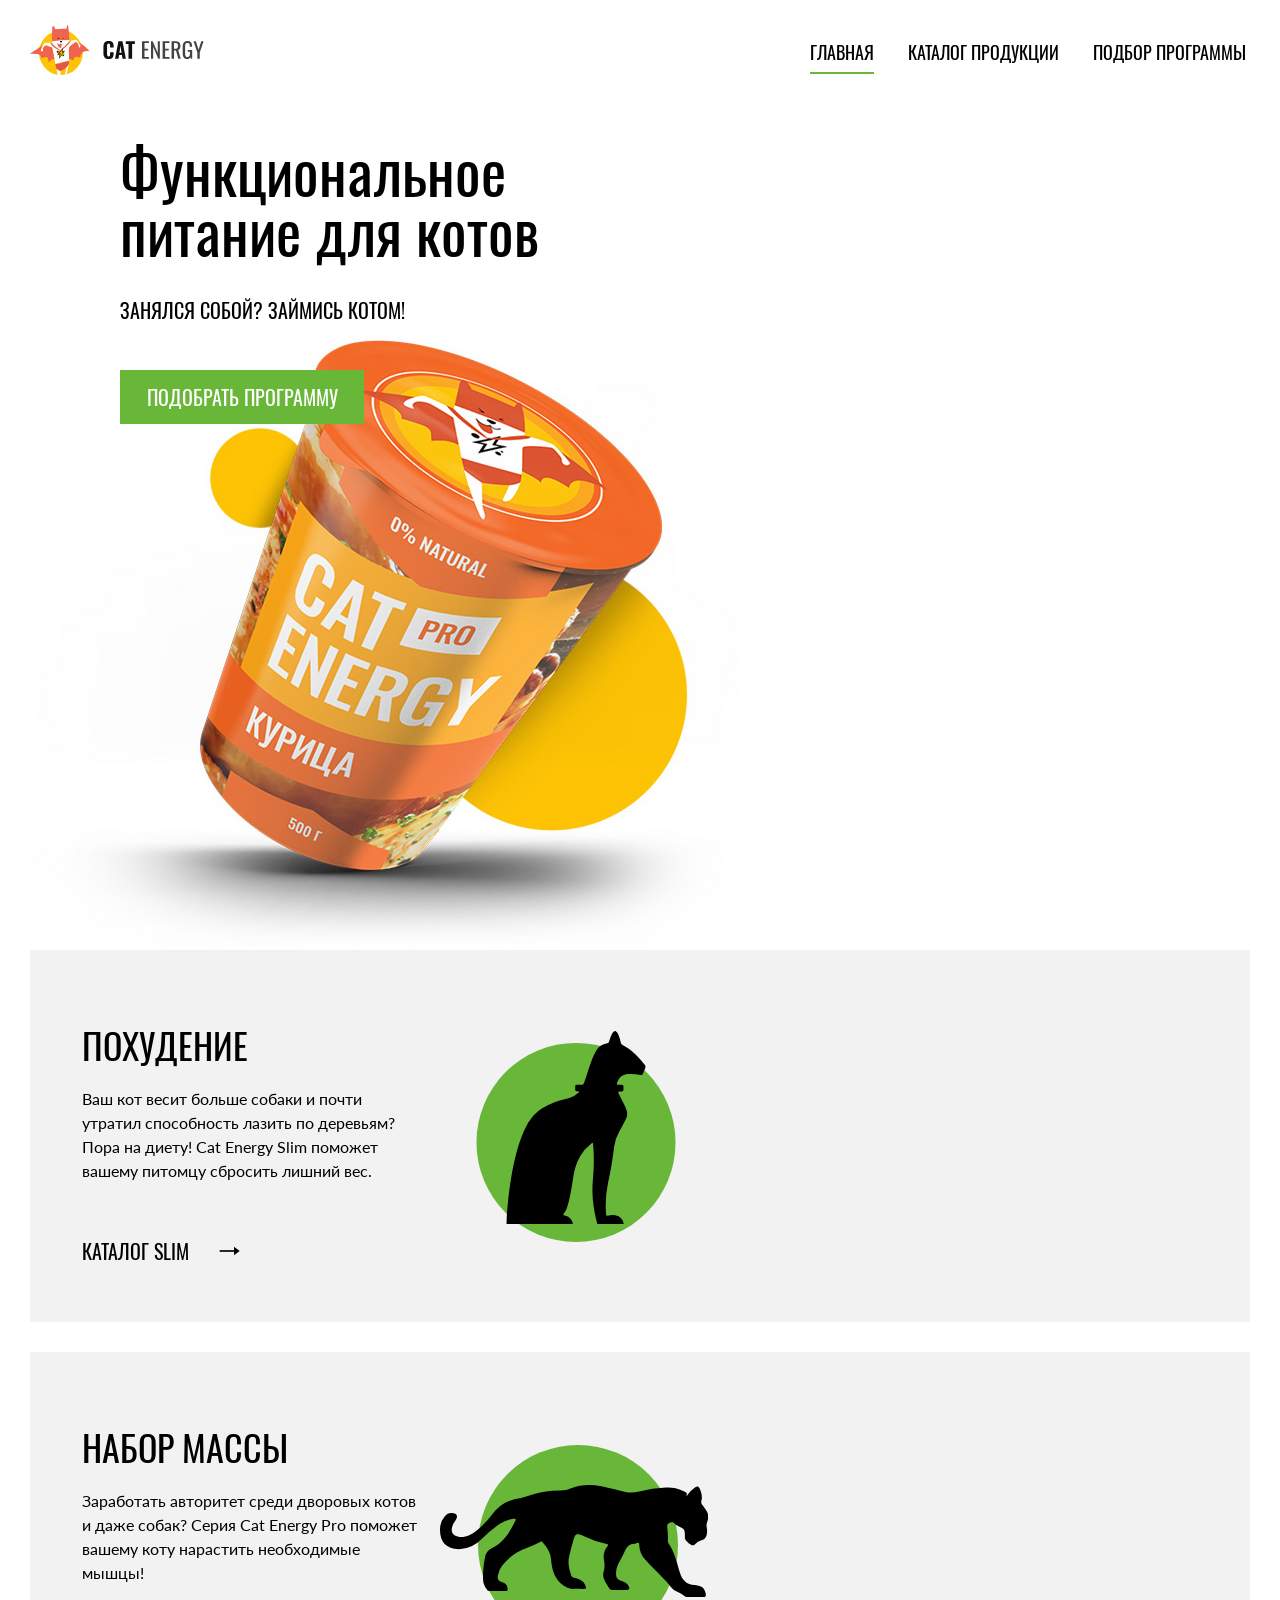
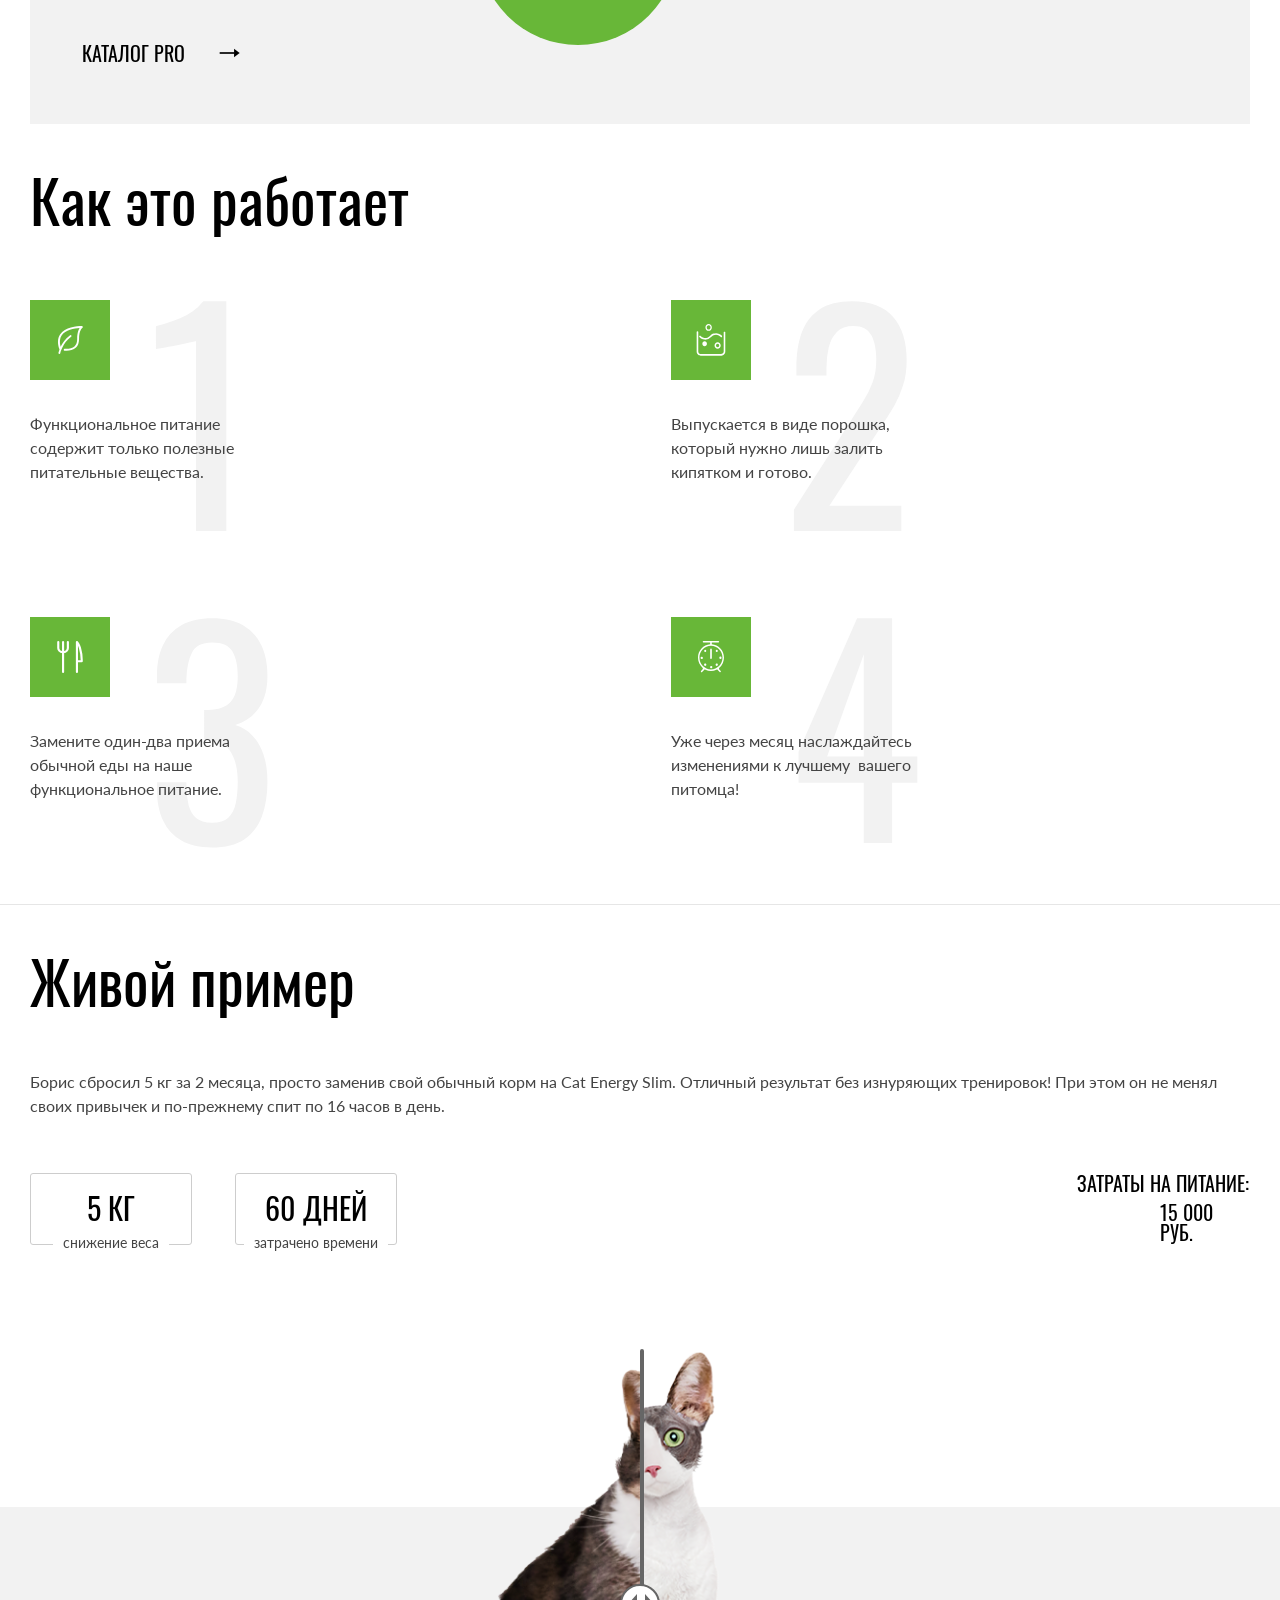
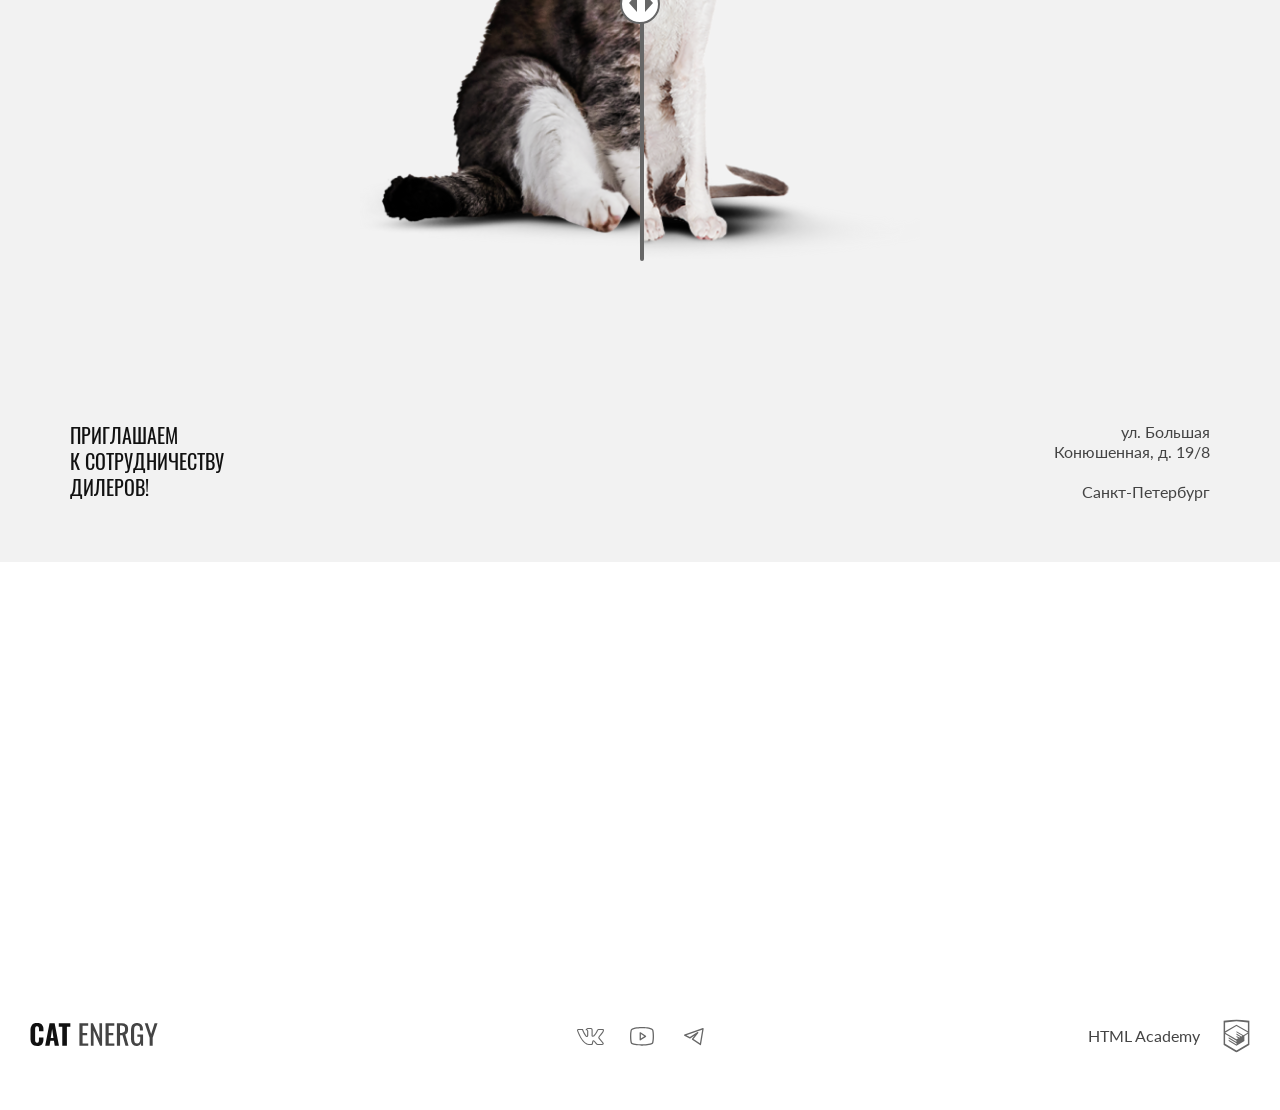
==== 10/index.html @ 4ec1dbc6 "Deploying to gh-pages from @ nastianuk/2347473-cat-energy-31@a43f71250d45a0fb3dbed6a6da388ad1d3322ec" ====
<!DOCTYPE html><html class="page" lang="ru"><head><meta charset="UTF-8"><title>Cat Energy</title><meta name="viewport" content="width=device-width,initial-scale=1"><link rel="stylesheet" href="styles/styles.css"><link rel="icon" href="favicon.ico"><link rel="icon" href="favicons/icon.svg" type="image/svg+xml"><link rel="apple-touch-icon" href="favicons/180.png"><link rel="manifest" href="manifest.webmanifest"><script src="scripts/index.js" defer="defer"></script></head><body class="page__body"><header class="main-header"><div class="main-header__wrapper"><nav class="main-nav"><div class="main-nav__logo-wrapper"><a class="main-nav__logo" href="index.html"><picture><source media="(min-width: 1440px)" srcset="images/logo-desktop.svg" type="image/svg+xml" width="70" height="59"><source media="(min-width: 768px)" srcset="images/logo-tablet.svg" type="image/svg+xml" width="60" height="50"><img class="main-nav__logo-image" src="images/logo-mobile.svg" width="33" height="38" alt="Логотип изображение кота"></picture><picture><source media="(min-width: 1440px)" width="118" height="21" type="image/svg+xml" srcset="images/logo-text.svg"><img class="main-nav__logo-text" src="images/logo-text.svg" width="101" height="18" alt="Cat Energy"></picture></a><button class="main-nav__toggle" type="button"><span class="visually-hidden">Открыть меню</span></button> <button class="main-nav__toggle-close main-nav__toggle-close--closed" type="button"><span class="visually-hidden">Закрыть меню</span></button></div><ul class="main-nav__list main-nav__list--nojs"><li class="main-nav__list-item main-nav__list-item--active"><a class="main-nav__list-link" href="index.html">Главная</a></li><li class="main-nav__list-item"><a class="main-nav__list-link" href="catalog.html">Каталог продукции</a></li><li class="main-nav__list-item"><a class="main-nav__list-link" href="#">Подбор программы</a></li></ul></nav></div></header><main class="main-container"><section class="hero-block"><div class="hero-block__wrapper"><h1 class="hero-block__title">Функциональное<br>питание для котов</h1><p class="hero-block__description">Занялся собой? Займись котом!</p><picture><source width="552" height="499" type="image/png" media="(min-width: 1440px)" srcset="images/hero-jar-desktop@2x.png, images/hero-jar-desktop@2x.png 2x"><source width="709" height="609" type="image/png" media="(min-width: 768px)" srcset="images/hero-jar-tablet@1x.png, images/hero-jar-tablet@2x.png 2x"><img class="hero-block__jar-img" src="images/hero-jar-mobile@1x.png" srcset="images/hero-jar-mobile@2x.png 2x" width="280" height="270" alt="Банка с кормом Кэт Энерджи"></picture><a class="hero-block__button" href="#">Подобрать программу</a></div></section><section class="recommendation-catalog"><div class="recommendation-catalog__wrapper"><h2 class="visually-hidden">Предложения из каталога</h2><ul class="recommendation-catalog__list"><li class="recommendation-catalog__list-item"><div class="recommendation-catalog__list-wrapper"><h3 class="recommendation-catalog__title recommendation-catalog__title--slim">Похудение</h3><p class="recommendation-catalog__description">Ваш кот весит больше собаки и почти утратил способность лазить по деревьям? Пора на диету! Cat Energy Slim поможет вашему питомцу сбросить лишний вес.</p><a class="recommendation-catalog__link" href="catalog.html">Каталог Slim</a></div></li><li class="recommendation-catalog__list-item"><div class="recommendation-catalog__list-wrapper recommendation-catalog__list-wrapper--pro"><h3 class="recommendation-catalog__title recommendation-catalog__title--pro">Набор массы</h3><p class="recommendation-catalog__description">Заработать авторитет среди дворовых котов и даже собак? Серия Cat Energy Pro поможет вашему коту нарастить необходимые мышцы!</p><a class="recommendation-catalog__link" href="catalog.html">Каталог Pro</a></div></li></ul></div></section><section class="about-work"><div class="about-work__wrapper"><h2 class="about-work__title title">Как это работает</h2><ul class="about-work__list"><li class="about-work__list-item about-work__list-item--leaf"><p class="about-work__description about-work__description--leaf">Функциональное питание содержит только полезные питательные&nbsp;вещества.</p></li><li class="about-work__list-item about-work__list-item--powder"><p class="about-work__description about-work__description--powder">Выпускается в виде порошка, который нужно лишь залить кипятком и готово.</p></li><li class="about-work__list-item about-work__list-item--eat"><p class="about-work__description about-work__description--eat">Замените один-два приема обычной еды на наше функциональное питание.</p></li><li class="about-work__list-item about-work__list-item--time"><p class="about-work__description about-work__description--time">Уже через месяц наслаждайтесь изменениями к лучшему&nbsp; вашего питомца!</p></li></ul></div></section><section class="example"><div class="example__wrapper"><div class="example__desktop-wrapper"><h2 class="example__title title">Живой пример</h2><p class="example__description">Борис сбросил 5 кг за 2 месяца, просто заменив свой обычный корм на Cat Energy Slim. Отличный результат без&nbsp;изнуряющих тренировок! При этом он не менял своих привычек и по-прежнему спит по 16 часов в день.</p><div class="example__information"><div class="example__number"><p class="example__number-text example__number-text--weight"><span class="example__number-title">5 кг</span> <span class="example__number-description">снижение веса</span></p><p class="example__number-text example__number-text--days"><span class="example__number-title">60 дней</span> <span class="example__number-description">затрачено времени</span></p></div><div class="example__number-money"><p class="example__money-title">Затраты на питание:</p><p class="example__money-description">15 000 руб.</p></div></div></div><div class="example__img-wrapper"><picture><source width="560" height="512" type="image/png" media="(min-width: 768px)" srcset="images/cat-slider-tablet@1x.png, images/cat-slider-tablet@2x.png 2x"><img class="example__img-slider example__img-slider--after" src="images/cat-slider-mobile@1x.png" srcset="images/cat-slider-mobile@2x.png 2x" width="280" height="256" alt="Худенький котик"></picture><button class="example__slider-button" type="button"><span class="visually-hidden">Кнопка слайдера</span></button></div></div></section><section class="address"><div class="address__wrapper"><div class="address__wrapper-text"><h2 class="visually-hidden">Адрес</h2><p class="address__title">Приглашаем к&nbsp;сотрудничеству дилеров!</p><address class="address__text"><p class="address__text-street">ул. Большая Конюшенная, д. 19/8</p><p class="address__text-city">Санкт-Петербург</p></address></div></div><iframe class="address__map" src="https://www.google.com/maps/embed?pb=!1m18!1m12!1m3!1d1998.6036257197857!2d30.320472476728792!3d59.93871916209418!2m3!1f0!2f0!3f0!3m2!1i1024!2i768!4f13.1!3m3!1m2!1s0x4696310fca145cc1%3A0x42b32648d8238007!2z0JHQvtC70YzRiNCw0Y8g0JrQvtC90Y7RiNC10L3QvdCw0Y8g0YPQuy4sIDE5LzgsINCh0LDQvdC60YIt0J_QtdGC0LXRgNCx0YPRgNCzLCAxOTExODY!5e0!3m2!1sru!2sru!4v1716994170282!5m2!1sru!2sru" width="600" height="450" style="border:0;" allowfullscreen="" loading="lazy" referrerpolicy="no-referrer-when-downgrade"></iframe><!-- <picture>
          <source width="1440" height="400" type="image/png" media="(min-width: 1440px)" srcset="images/map-desktop@1x.png 1x, images/map-desktop@2x.png 2x">
          <source width="768" height="400" type="image/png" media="(min-width: 768px)" srcset="images/map-tablet@1x.png 1x, images/map-tablet@2x.png 2x">
          <img class="address__img" src="images/map-mobile@1x.png" srcset="images/map-mobile@2x.png 2x" width="320" height="362" alt="ул. Большая Конюшенная, д. 19/8 Санкт-Петербург">
        </picture> --></section></main><footer class="main-footer"><div class="main-footer__wrapper"><div class="main-footer__logo-wrapper"><a class="main-footer__logo" href="#"><img class="main-footer__logo-img" src="images/logo-text.svg" width="128" height="24" alt="Логотип Cat Energy"></a></div><div class="main-footer__social-list-wrapper"><ul class="main-footer__social-list"><li class="main-footer__social-item"><a class="main-footer__social-link main-footer__social-link--vkontakte" href="#"><span class="visually-hidden">Вконтакте</span></a></li><li class="main-footer__social-item"><a class="main-footer__social-link main-footer__social-link--youtube" href="#"><span class="visually-hidden">Ютуб</span></a></li><li class="main-footer__social-item"><a class="main-footer__social-link main-footer__social-link--telegram" href="#"><span class="visually-hidden">Телеграм</span></a></li></ul></div><div class="main-footer__html-logo-wrapper"><a class="main-footer__html-logo" href="#"><p class="main-footer__html-text">HTML Academy</p></a><a class="main-footer__html-img" href="#"><p class="visually-hidden">Логотип HTML Academy</p></a></div></div></footer><script src="scripts/index.js"></script></body></html>
---- 10/styles/styles.css ----
@font-face{font-family:Lato;font-weight:400;font-style:normal;src:url(../fonts/lato/Lato-Regular.woff2)format("woff2");font-display:swap}@font-face{font-family:Oswald;font-weight:400;font-style:normal;src:url(../fonts/oswald/oswaldregular.woff2)format("woff2");font-display:swap}*,:before,:after{box-sizing:border-box}body{margin:0;padding:0;font-family:Lato,sans-serif}img{object-fit:contain;max-width:100%;height:auto}.visually-hidden{white-space:nowrap;-webkit-clip-path:inset(100%);clip-path:inset(100%);clip:rect(0 0 0 0);border:0;width:1px;height:1px;margin:-1px;padding:0;position:absolute;overflow:hidden}.title{color:#000;font-family:Oswald,sans-serif;font-size:36px;font-weight:400;line-height:40px}.page{background-color:#fff;height:100%}.main-header{min-height:39px;margin:0 auto}@media (width<=767px){.main-header--catalog{border-bottom:1px solid #d9d9d9}}.main-header--catalog:after,.main-header--catalog:before{display:none}@media (width>=1440px){.main-header{width:100%;padding:55px 110px 0;position:relative}.main-header:after,.main-header:before{content:"";z-index:-1;background-color:#69b738d9;width:50%;height:694px;position:absolute;top:0;right:0}.main-header:before{z-index:-1;background-color:#69b738d9}.main-header:after{z-index:-2;background-image:url(../images/index-background-desktop@1x.jpg);background-position:50%;background-repeat:no-repeat;background-size:cover;top:0}}.main-header__wrapper{margin:0}@media (width>=768px){.main-header__wrapper{margin:25px 30px 0}}@media (width>=1440px){.main-header__wrapper{margin:0}}.main-nav{flex-direction:column;justify-content:space-between;min-width:279px;margin:0 auto;display:flex;position:relative}@media (width>=768px){.main-nav{flex-direction:row;align-items:center;min-width:704px}}@media (width>=1440px){.main-nav{min-width:1220px}}.main-nav__list{margin:0;padding:0;list-style:none}@media (width<=767px){.main-nav__list{z-index:2;background-color:#fff;width:100%;position:absolute;top:100%;left:0;right:0}}.main-nav__list-link{color:#000;text-transform:uppercase;width:100%;font-family:Oswald,sans-serif;font-size:20px;line-height:20px;text-decoration:none}@media (width>=768px){.main-nav__list-link{font-size:18px;line-height:24px}}@media (width>=1440px){.main-nav__list-link{font-size:20px;line-height:20px}}@media (width>=768px){.main-nav__list-link:hover{opacity:.6}.main-nav__list-link:focus{opacity:.3}}@media (width>=1440px){.main-nav__list-link{color:#fff}.main-nav__list-link--catalog{color:#000}}.main-nav__toggle{z-index:2;cursor:pointer;background-color:#0000;background-image:url(../icons/stack.svg#open-mobile);background-repeat:no-repeat;border:none;align-items:center;width:24px;height:24px;display:block;position:absolute;top:23px;right:20px}.main-nav__toggle--opened{display:none}.main-nav__toggle-close{z-index:2;cursor:pointer;background-color:#0000;background-image:url(../icons/stack.svg#close-menu);background-repeat:no-repeat;border:none;align-items:center;width:24px;height:24px;display:block;position:absolute;top:23px;right:20px}.main-nav__toggle-close--closed,.main-nav__list--nojs{display:none}@media (width>=768px){.main-nav__list{flex-direction:row;justify-content:space-between;min-width:436px;margin-right:4px;display:flex}.main-nav__toggle{display:none}}@media (width>=1440px){.main-nav__list{width:475px}}@media (width>=768px){.main-nav__list-item--active:after{content:"";background-color:#68b738;width:100%;height:2px;display:inline-block;position:absolute;bottom:-10px;left:0}}@media (width>=1440px){.main-nav__list-item--active:after{background-color:#fff;bottom:-12px}}.main-nav__list-item{text-align:center;border-top:1px solid #e6e6e6;padding:22px 0 20px;position:relative}@media (width>=768px){.main-nav__list-item{border:none;padding:0}}.main-nav__logo{align-items:center;display:flex}@media (width>=1440px){.main-nav__logo:hover{opacity:.8}.main-nav__logo:active{opacity:.6}}@media (width<=767px){.main-nav__logo-wrapper{margin:13px 20px 10px}}.main-nav__logo-text{margin-left:56px}@media (width>=768px){.main-nav__logo-text{margin-left:13px}}@media (width>=1440px){.main-nav__logo-text{margin-left:14px}}.main-nav__list--catalog .main-nav__list-item--active:after{content:"";background-color:#68b738;width:100%;height:2px;display:inline-block;position:absolute;bottom:-10px;left:0}.main-container{flex-grow:1}@media (width<=767px){.hero-block{position:relative}.hero-block:after,.hero-block:before{content:"";z-index:-1;background-color:#69b738d9;width:100%;height:302px;position:absolute;top:0;left:0;right:0}.hero-block:after{z-index:-2;background-image:url(../images/index-background-mobile@1x.jpg);background-position:50%;background-repeat:no-repeat;background-size:cover;top:0}}.hero-block__wrapper{margin:0 20px;position:relative}@media (width>=768px){.hero-block__wrapper{min-height:810px}}@media (width>=1440px){.hero-block__wrapper{min-height:609px;padding-top:107px}}.hero-block__title{color:#fff;text-align:center;margin:0 0 25px;padding-top:27px;font-family:Oswald,sans-serif;font-size:36px;font-weight:400;line-height:36px}@media (width>=768px){.hero-block__title{color:#000;text-align:left;margin:62px 0 40px 100px;padding:0;font-size:60px;line-height:60px}}@media (width>=1440px){.hero-block__title{margin:0 0 40px 170px}}.hero-block__description{color:#fff;text-transform:uppercase;text-align:center;margin:0 0 29px;font-family:Oswald,sans-serif;font-size:14px;font-weight:400;line-height:14px}@media (width>=768px){.hero-block__description{color:#000;text-align:left;margin:0 0 0 100px;font-size:20px;line-height:20px}}@media (width>=1440px){.hero-block__description{margin-left:170px}}.hero-block__button{color:#fff;text-transform:uppercase;text-align:center;background-color:#68b738;width:280px;min-height:40px;margin:0 auto;padding:10px 0;font-family:Oswald,sans-serif;font-size:16px;font-weight:400;line-height:20px;text-decoration:none;display:block}@media (width>=768px){.hero-block__button{width:244px;margin:50px 0 0 100px;padding:14px 0;font-size:20px;line-height:26px}}@media (width>=1440px){.hero-block__button{margin:52px 0 0 170px}}.hero-block__jar-img{width:280px;height:270px;margin:0 auto 3px;display:block}@media (width>=768px){.hero-block__jar-img{z-index:-1;width:709px;height:609px;display:block;position:absolute;top:200px;left:10px}}@media (width>=1440px){.hero-block__jar-img{width:552px;height:499px;display:block;position:absolute;top:26px;left:537px}}.recommendation-catalog__wrapper{margin:20px auto;padding:0 20px}@media (width>=768px){.recommendation-catalog__wrapper{margin:0 auto 45px;padding:0 30px}}@media (width>=1440px){.recommendation-catalog__wrapper{margin:50px auto 73px;padding:0 110px}}.recommendation-catalog__list{margin:0;padding:0;list-style:none}@media (width>=1440px){.recommendation-catalog__list{grid-template-columns:1fr 1fr;column-gap:80px;display:grid}}.recommendation-catalog__title{text-transform:uppercase;color:#000;margin:0 0 30px 70px;font-family:Oswald,sans-serif;font-size:24px;font-weight:400;line-height:37px;position:relative}@media (width>=768px){.recommendation-catalog__title{margin:0 0 24px;font-size:36px;line-height:36px}}@media (width>=1440px){.recommendation-catalog__title{margin:0 0 73px 162px}}.recommendation-catalog__title:before{content:"";background-image:url(../icons/stack.svg#cat-slim);background-repeat:no-repeat;background-size:50px 53px;width:50px;height:53px;display:block;position:absolute;top:-9px;left:-69px}@media (width>=768px){.recommendation-catalog__title:before{background-size:200px 211px;width:200px;height:211px;top:4px;left:394px}}@media (width>=1440px){.recommendation-catalog__title:before{background-size:100px 106px;width:100px;height:106px;top:-35px;left:-162px}}.recommendation-catalog__title--pro:before{background-image:url(../icons/stack.svg#cat-pro);background-size:67px 50px;width:67px;height:50px;top:-6px;left:-78px}@media (width>=768px){.recommendation-catalog__title--pro:before{background-size:268px 200px;width:268px;height:200px;top:16px;left:358px}}@media (width>=1440px){.recommendation-catalog__title--pro:before{background-size:134px 100px;width:134px;height:100px;top:-30px;left:-180px}}.recommendation-catalog__description{color:#000;margin:0 0 40px;font-family:Lato,sans-serif;font-size:14px;font-weight:400;line-height:18px}@media (width>=768px){.recommendation-catalog__description{max-width:340px;margin:0 0 60px;font-size:16px;line-height:24px}}@media (width>=1440px){.recommendation-catalog__description{min-width:457px;margin-bottom:35px}}.recommendation-catalog__link{text-transform:uppercase;color:#000;text-align:center;font-family:Oswald,sans-serif;font-size:16px;font-weight:400;line-height:16px;text-decoration:none;position:relative}@media (width>=768px){.recommendation-catalog__link{font-size:20px}}.recommendation-catalog__link:after{content:"";background-color:#000;width:35px;height:10px;display:block;position:absolute;top:8px;left:95px;-webkit-mask-image:url(../icons/stack.svg#arrow);mask-image:url(../icons/stack.svg#arrow);-webkit-mask-position:100%;mask-position:100%;-webkit-mask-size:32px 10px;mask-size:32px 10px;-webkit-mask-repeat:no-repeat;mask-repeat:no-repeat}@media (width>=768px){.recommendation-catalog__link:after{top:10px;left:132px}}@media (width<=767px){.recommendation-catalog__link:before{content:"";background-color:#d9d9d9;width:240px;height:1px;position:absolute;top:-15px}}.recommendation-catalog__list-item{background-color:#f2f2f2;margin:0 0 20px;padding:30px 20px 20px}.recommendation-catalog__list-item:last-child{margin-bottom:0}@media (width>=768px){.recommendation-catalog__list-item{min-height:372px;margin:0 0 30px;padding:77px 0 53px 52px}}@media (width>=1440px){.recommendation-catalog__list-item{flex-direction:row;width:570px;margin:0;padding:77px 77px 59px 52px;display:flex}}.about-work{margin:0 auto;padding:0 20px 49px}@media (width>=768px){.about-work{border-bottom:1px solid #e6e6e6;padding:0 30px 9px}}@media (width>=1440px){.about-work{border:none;padding:0 110px}}.about-work__list{margin:0;padding:0 0 0 80px;list-style:none}@media (width>=768px){.about-work__list{grid-template-columns:1fr 1fr;gap:37px 137px;padding:0 76px 37px 0;display:grid}}@media (width>=1440px){.about-work__list{grid-column-gap:77px;grid-template-columns:1fr 1fr 1fr 1fr;padding:0;display:grid}}.about-work__description{color:#444;margin:0;font-family:Lato,sans-serif;font-size:14px;font-weight:400;line-height:18px;position:relative}@media (width<=767px){.about-work__description{align-items:center;height:60px;display:flex}}@media (width>=768px){.about-work__description{width:242px;font-size:16px;line-height:24px}}@media (width>=1440px){.about-work__description--leaf{width:201px}}.about-work__description:before{content:"";background-color:#68b738;background-position:50%;background-repeat:no-repeat;width:60px;height:60px;display:block;position:absolute;left:-80px}@media (width>=768px){.about-work__description:before{background-size:80px 80px;width:80px;height:80px;top:-112px;left:0}}.about-work__description--leaf:before{background-image:url(../icons/stack.svg#leaf);background-size:30px 32px}.about-work__description--powder:before{background-image:url(../icons/stack.svg#powder);background-size:30px 32px}.about-work__description--eat:before{background-image:url(../icons/stack.svg#eat);background-size:30px 32px}.about-work__description--time:before{background-image:url(../icons/stack.svg#time);background-size:30px 32px}.about-work__title{margin:0 0 40px}@media (width>=768px){.about-work__title{margin:0 0 32px;font-size:60px;line-height:60px}}.about-work__list-item{margin:0 0 20px;position:relative}.about-work__list-item:last-child{margin-bottom:0}@media (width>=768px){.about-work__list-item{min-height:280px;margin:0;padding-top:151px}.about-work__list-item--leaf{background-image:url(../icons/stack.svg#leaf-background);background-position:105px 40px;background-repeat:no-repeat;background-size:112px 230px;width:230px}.about-work__list-item--powder{background-image:url(../icons/stack.svg#powder-background);background-position:112px 40px;background-repeat:no-repeat;background-size:134px 230px;width:246px}.about-work__list-item--eat{background-image:url(../icons/stack.svg#eat-background);background-position:115px 40px;background-repeat:no-repeat;background-size:134px 230px;width:247px}.about-work__list-item--time{background-image:url(../icons/stack.svg#time-background);background-position:120px 40px;background-repeat:no-repeat;background-size:134px 225px;width:248px}}.example__wrapper{margin:0 20px}@media (width>=768px){.example__wrapper{margin:0 30px}}@media (width>=1440px){.example__wrapper{flex-direction:row;justify-content:space-between;margin:0 110px;display:flex}.example__desktop-wrapper{width:436px}}.example{background-color:#eaeaea;padding:25px 0 40px}@media (width>=768px){.example{background:linear-gradient(#fff 57%,#f2f2f2 0%);padding:45px 0 101px}}@media (width>=1440px){.example{background:linear-gradient(#fff 22%,#f2f2f2 0%);margin-top:69px;padding:0}}.example__title{margin:0 0 40px}@media (width>=768px){.example__title{margin-bottom:60px;font-size:60px;line-height:60px}}.example__description{color:#444;margin:0 0 20px;font-family:Lato,sans-serif;font-size:14px;font-weight:400;line-height:18px}@media (width>=768px){.example__description{margin:60px 0 55px;font-size:16px;line-height:24px}}@media (width>=1440px){.example__description{margin:146px 0 69px}}.example__number-title{color:#000;text-transform:uppercase;text-align:center;min-width:124px;min-height:56px;margin:0;padding:16px;font-family:Oswald,sans-serif;font-size:24px;font-weight:400;line-height:24px}@media (width>=768px){.example__number-title{min-width:162px;min-height:72px;font-size:30px;line-height:37px}}.example__number-description{color:#444;text-align:center;z-index:1;background-color:#eaeaea;max-width:77px;margin:-9px 0 0;padding:0 6px;font-family:Lato,sans-serif;font-size:12px;font-weight:400;line-height:12px}@media (width>=768px){.example__number-description{background-color:#fff;max-width:none;padding:0 10px;font-size:14px;line-height:14px}}@media (width>=1440px){.example__number-description{background-color:#f2f2f2}}.example__money-title{color:#000;text-transform:uppercase;text-align:center;margin:20px 0;font-family:Oswald,sans-serif;font-size:14px;font-weight:400;line-height:20px}@media (width>=768px){.example__money-title{margin:0;font-size:20px}}@media (width>=1440px){.example__money-title{text-align:left;width:174px}}.example__money-description{color:#000;text-transform:uppercase;margin:20px 0 0 4px;font-family:Oswald,sans-serif;font-size:14px;font-weight:400;line-height:20px}@media (width>=768px){.example__money-description{margin:9px 0 0 84px;font-size:20px}}@media (width>=1440px){.example__money-description{text-align:left;margin:0}}.example__slider-button{background-color:#666;border:none;border-radius:2px;width:4px;height:256px;padding:0;display:block;position:absolute;left:50%}.example__slider-button:before{content:"";background-color:#fff;border:2px solid #666;border-radius:50%;width:40px;height:40px;display:block;position:absolute;top:108px;left:-20px}@media (width>=768px){.example__slider-button:before{top:235px}}.example__slider-button:after{content:"";background-color:#666;width:24px;height:18px;display:block;position:absolute;top:120px;left:-11px;-webkit-mask-image:url(../icons/stack.svg#gallery-arrows);mask-image:url(../icons/stack.svg#gallery-arrows);-webkit-mask-position:50%;mask-position:50%;-webkit-mask-size:24px 18px;mask-size:24px 18px;-webkit-mask-repeat:no-repeat;mask-repeat:no-repeat}@media (width>=768px){.example__slider-button{height:512px}.example__slider-button:after{top:245px}}.example__number{flex-direction:row;justify-content:space-between;display:flex}@media (width>=768px){.example__number{min-width:367px}}.example__number-text{flex-direction:column;align-items:center;margin:0;display:flex;position:relative}.example__number-text:after{content:"";border:1px solid #cdcdcd;border-radius:3px;width:124px;min-height:56px;position:absolute}@media (width>=768px){.example__number-text:after{width:162px;min-height:72px}}.example__img-wrapper{min-height:256px;position:relative}@media (width>=768px){.example__img-wrapper{min-height:512px}}@media (width>=1440px){.example__img-wrapper{width:560px}}.example__img-slider{margin:0 auto;position:absolute;inset:0}@media (width>=768px){.example__information{flex-direction:row;justify-content:space-between;margin-bottom:99px;display:flex}}@media (width>=1440px){.example__information{flex-direction:column;max-width:366px;margin-bottom:75px}}.example__number-money{flex-direction:row;justify-content:center;display:flex}@media (width>=768px){.example__number-money{flex-direction:column;justify-content:center;max-width:174px;max-height:47px;margin-top:11px}}@media (width>=1440px){.example__number-money{flex-direction:row;justify-content:space-between;max-width:327px;margin-top:55px}}.address{position:relative}.address__wrapper{background-color:#f2f2f2;margin:0 auto;padding:26px 20px}@media (width>=768px){.address__wrapper{padding:60px 70px}}@media (width>=1440px){.address__wrapper{background-color:#fff;min-width:407px;padding:60px 79px;position:absolute;top:95px;left:110px}}.address__title{color:#111;text-transform:uppercase;margin:0;font-family:Oswald,sans-serif;font-size:16px;font-weight:400;line-height:20px}@media (width>=768px){.address__title{width:163px;font-size:20px;line-height:26px}}@media (width>=1440px){.address__title{width:163px;font-size:20px;line-height:26px}}.address__text-street{color:#444;min-width:140px;margin:0;font-family:Lato,sans-serif;font-size:14px;font-style:normal;font-weight:400;line-height:20px}@media (width>=768px){.address__text-street{text-align:right;width:157px;margin-bottom:20px;font-size:16px}}@media (width>=1440px){.address__text-street{text-align:left}}.address__text-city{color:#444;margin:0;font-family:Lato,sans-serif;font-size:14px;font-style:normal;font-weight:400;line-height:20px}@media (width>=768px){.address__text-city{text-align:right;width:157px;font-size:16px}}@media (width>=1440px){.address__text-city{text-align:left}}.address__map{border:none;width:100%;height:362px;display:block}@media (width>=768px){.address__map{height:400px}}.address__wrapper-text{flex-direction:row;justify-content:space-between;display:flex}@media (width>=1440px){.address__wrapper-text{min-width:407px}}.main-footer__wrapper{margin:0 auto;padding:40px 20px}@media (width>=768px){.main-footer__wrapper{flex-direction:row;justify-content:space-between;align-items:center;padding:57px 30px;display:flex}}@media (width>=1440px){.main-footer__wrapper{padding:66px 110px}}.main-footer__social-list{flex-direction:row;justify-content:space-between;width:132px;margin:0 auto;padding:20px 0;list-style:none;display:flex}@media (width>=768px){.main-footer__social-list{padding:0}}.main-footer__social-list-wrapper{border-top:1px solid #d9d9d9;border-bottom:1px solid #d9d9d9}@media (width>=768px){.main-footer__social-list-wrapper{border:none;margin-left:37px}}.main-footer__social-link{background-position:50%;background-repeat:no-repeat;min-width:28px;min-height:22px;display:block}.main-footer__social-link--vkontakte{background-color:#666;-webkit-mask-image:url(../icons/stack.svg#vkontakte);mask-image:url(../icons/stack.svg#vkontakte);-webkit-mask-size:28px 22px;mask-size:28px 22px;-webkit-mask-repeat:no-repeat;mask-repeat:no-repeat}.main-footer__social-link--youtube{background-color:#666;-webkit-mask-image:url(../icons/stack.svg#youtube);mask-image:url(../icons/stack.svg#youtube);-webkit-mask-size:28px 22px;mask-size:28px 22px;-webkit-mask-repeat:no-repeat;mask-repeat:no-repeat}.main-footer__social-link--telegram{background-color:#666;-webkit-mask-image:url(../icons/stack.svg#telegram);mask-image:url(../icons/stack.svg#telegram);-webkit-mask-size:28px 22px;mask-size:28px 22px;-webkit-mask-repeat:no-repeat;mask-repeat:no-repeat}.main-footer__html-img{background-color:#666;background-position:50%;background-repeat:no-repeat;min-width:27px;min-height:34px;display:block;-webkit-mask-image:url(../icons/stack.svg#logo-html);mask-image:url(../icons/stack.svg#logo-html);-webkit-mask-size:27px 34px;mask-size:27px 34px;-webkit-mask-repeat:no-repeat;mask-repeat:no-repeat}.main-footer__html-text{color:#444;margin:0;font-family:Lato,sans-serif;font-size:16px;font-weight:400;line-height:20px}.main-footer__html-logo{text-decoration:none}.main-footer__logo-wrapper{text-align:center;margin-bottom:17px;display:block}@media (width>=768px){.main-footer__logo-wrapper{margin:0}}.main-footer__html-logo-wrapper{justify-content:space-between;align-items:center;margin-top:20px;display:flex}@media (width>=768px){.main-footer__html-logo-wrapper{width:162px;margin:0}}.catalog-container{background-color:#fff}.catalog-cards__wrapper{margin:27px 0 25px}@media (width>=768px){.catalog-cards__wrapper{margin-bottom:89px}}@media (width>=1440px){.catalog-cards__wrapper{margin-bottom:92px}}.catalog-cards__title{margin:0 20px 37px}@media (width>=768px){.catalog-cards__title{margin:65px 30px 84px;font-size:60px;line-height:60px}}@media (width>=1440px){.catalog-cards__title{margin:74px 110px 84px}}.catalog-cards__list{grid-template-columns:1fr;gap:0;margin:0;padding:0;list-style:none;display:grid}@media (width>=768px){.catalog-cards__list{grid-template-columns:1fr 1fr;gap:63px 60px;margin:0 30px}}@media (width>=1440px){.catalog-cards__list{grid-template-columns:1fr 1fr 1fr 1fr;gap:63px 80px;margin:0 110px}}.catalog-cards__item{border-top:1px solid #f2f2f2;flex-wrap:wrap;justify-content:space-between;padding:20px 20px 25px;display:flex}@media (width>=768px){.catalog-cards__item{background-image:linear-gradient(#fff 81px,#f2f2f2 81px);border:none;padding:8px 36px 40px;display:block}}@media (width>=1440px){.catalog-cards__item{width:245px;padding:19px 38px 40px}}.catalog-cards__item:last-of-type{border-bottom:1px solid #f2f2f2}@media (width>=768px){.catalog-cards__item:last-of-type{background-image:none;border:2px solid #f2f2f2}}.card__title--more:before{content:"";background-image:url(../icons/stack.svg#plus);background-repeat:no-repeat;background-size:30px 30px;width:30px;height:30px;margin:0 auto 23px;display:block}@media (width>=768px){.card__title--more:before{background-size:60px 60px;width:60px;height:60px;margin:0 auto 50px}}@media (width>=1440px){.card__title--more:before{margin:0 55px 45px}}.card__list{margin:0;padding:0;list-style:none}.card__title{color:#222;text-transform:uppercase;width:76px;margin:0 0 13px;font-family:Oswald,sans-serif;font-size:16px;font-weight:400;line-height:20px}@media (width>=768px){.card__title{text-align:center;width:135px;margin:0 57px 20px;font-size:20px;line-height:24px}}@media (width>=1440px){.card__title{margin:0 15px 30px;line-height:21px}}.card__definition{color:#444;margin:0;font-family:Lato,sans-serif;font-size:12px;font-weight:400;line-height:16px}@media (width>=768px){.card__definition{font-size:16px}}.card__value{color:#444;margin:0;font-family:Lato,sans-serif;font-size:12px;font-weight:400;line-height:16px}@media (width>=768px){.card__value{font-size:16px}}.card__button{text-transform:uppercase;color:#fff;text-align:center;background-color:#68b738;width:100%;height:40px;margin-top:9px;padding:10px 0;font-family:Oswald,sans-serif;font-size:16px;font-weight:400;line-height:20px;text-decoration:none;display:block}@media (width>=768px){.card__button{width:248px;height:39px;margin:33px auto 0;padding:9px 0}}@media (width>=1440px){.card__button{width:168px;height:40px;margin-top:36px}}.card__button--more{text-transform:uppercase;color:#444;background-color:#f2f2f2;border:none;margin-top:21px;font-family:Oswald,sans-serif;font-size:16px;font-weight:400;line-height:20px;text-decoration:none}@media (width>=768px){.card__button--more{margin-top:82px}}@media (width>=1440px){.card__button--more{margin-top:95px}}.card__img{width:140px;height:112px;margin:0}@media (width>=768px){.card__img{width:168px;height:200px;margin:0 42px 30px}}@media (width>=1440px){.card__img{width:172px;height:196px;margin:0 0 12px}}.card__wrapper{width:140px}@media (width>=768px){.card__wrapper{width:auto}}@media (width>=1440px){.card__wrapper{width:169px}}.card__item{flex-direction:row;justify-content:space-between;width:140px;display:flex}@media (width>=768px){.card__item{border-bottom:1px solid #cdcdcd;width:100%;margin:0 0 9px;padding-bottom:6px}}@media (width>=1440px){.card__item{padding-bottom:7px}}.card__text{color:#444;margin:0 auto;font-family:Lato,sans-serif;font-size:12px;font-weight:400;line-height:16px}@media (width>=768px){.card__text{text-align:center;width:170px;margin-top:23px;font-size:16px;line-height:18px}}.card__title--more{text-align:center;text-transform:uppercase;width:204px;margin:0 auto 8px}@media (width>=768px){.card__title--more{margin:45px auto 0}}@media (width>=1440px){.card__title--more{width:170px}}@media (width>=768px){.catalog-cards__item--more{margin-top:84px;padding:0 37px 35px}}.additionally{border-top:2px solid #68b738;margin:33px auto 50px}@media (width>=768px){.additionally{margin-bottom:93px}}@media (width>=1440px){.additionally{margin-bottom:110px}}.additionally__wrapper{margin:0 auto}@media (width>=1440px){.additionally__wrapper{flex-direction:row;justify-content:space-between;margin:0 110px;display:flex}}.additionally__list{margin:33px 20px 35px;padding:0;list-style:none}@media (width>=768px){.additionally__list{margin:0 30px 68px}}@media (width>=1440px){.additionally__list{width:896px;margin:80px 0 0}}.additionally__title{color:#000;z-index:-1;background-color:#fff;width:283px;margin:-10px 0 0;padding:0 0 0 20px;font-family:Oswald,sans-serif;font-size:24px;font-weight:400;line-height:24px}@media (width>=768px){.additionally__title{text-align:center;width:380px;margin:-16px 0 80px 30px;padding:0;font-size:32px;line-height:32px}}@media (width>=1440px){.additionally__title{width:456px;margin:-20px 0 0 73px;font-size:40px;line-height:40px}}.additionally__item-title{text-transform:uppercase;color:#222;margin:0 0 12px;font-family:Oswald,sans-serif;font-size:16px;font-weight:400;line-height:16px}@media (width>=768px){.additionally__item-title{margin-bottom:25px;font-size:20px;line-height:20px}}@media (width>=1440px){.additionally__item-title{width:161px;margin:0 164px 0 0;padding-top:10px}}.additionally__item-mass{color:#444;margin:0 0 15px;font-family:Lato,sans-serif;font-size:14px;font-weight:400;line-height:14px}@media (width>=768px){.additionally__item-mass{margin-bottom:21px;font-size:16px;line-height:20px}}@media (width>=1440px){.additionally__item-mass{margin:0;padding-top:13px}}.additionally__item-price{color:#444;margin:0;font-family:Lato,sans-serif;font-size:14px;font-weight:400;line-height:14px}@media (width>=768px){.additionally__item-price{font-size:16px;line-height:20px}}@media (width>=1440px){.additionally__item-price{padding-top:13px}}.additionally__button{text-transform:uppercase;color:#fff;text-align:center;background-color:#68b738;width:100%;height:40px;padding:10px 0 0;font-family:Oswald,sans-serif;font-size:16px;font-weight:400;line-height:20px;text-decoration:none;display:block}@media (width>=1440px){.additionally__button{width:244px}}.additionally__card{background-color:#68b738;background-image:url(../images/cat-in-bag-mobile@1x.jpg);background-position:50%;background-repeat:no-repeat;background-size:cover;width:280px;height:290px;margin:0 auto}@media (width>=768px){.additionally__card{background-image:url(../images/cat-in-bag-tablet@1x.jpg);width:708px;height:200px}}@media (width>=1440px){.additionally__card{background-image:url(../images/cat-in-bag-desktop@1x.jpg);width:245px;height:289px;margin:80px 0 0}}.additionally__card-text{color:#fff;text-align:center;margin:0;padding:187px 61px 59px 58px;font-family:Lato,sans-serif;font-size:16px;font-weight:400;line-height:20px;position:relative}@media (width>=768px){.additionally__card-text{text-align:left;margin:0;padding:71px 124px 69px 423px}}@media (width>=1440px){.additionally__card-text{text-align:center;padding:185px 43px 42px 41px}}.additionally__card-text:before{content:"";background-image:url(../icons/stack.svg#gift);background-repeat:no-repeat;background-size:80px 80px;width:80px;height:80px;display:block;position:absolute;top:57px;left:35%}@media (width>=768px){.additionally__card-text:before{background-size:80px 83px;width:80px;height:83px;top:57px;left:78px}}@media (width>=1440px){.additionally__card-text:before{top:56px;left:84px}}.additionally__card-background{background-color:#69b738d9;width:100%;height:100%}.additionally__price-wrapper{flex-direction:row;justify-content:space-between;width:280px;display:flex}@media (width>=768px){.additionally__price-wrapper{width:223px}.additionally__price-wrapper--water{width:163px}.additionally__price-wrapper--milk{width:141px}.additionally__price-wrapper--vitamins{width:216px}}@media (width>=1440px){.additionally__price-wrapper{width:285px;margin-right:40px}}.additionally__item{border-top:1px solid #cdcdcd;padding:13px 0 19px}.additionally__item:last-of-type{border-bottom:1px solid #cdcdcd}@media (width>=768px){.additionally__item{padding:26px 38px 28px}}@media (width>=1440px){.additionally__item{flex-direction:row;padding:15px 0 17px;display:flex}}@media (width>=768px){.additionally__item-wrapper{flex-direction:row;justify-content:space-between;display:flex}}.subscrube{border-top:2px solid #68b738;margin:40px auto}@media (width>=768px){.subscrube{margin-bottom:63px}}@media (width>=1440px){.subscrube{margin-bottom:88px}}.subscrube__wrapper{margin:0 auto}@media (width>=1440px){.subscrube__wrapper{margin:0 110px}}.subscrube__title{color:#000;z-index:-1;background-color:#fff;width:212px;margin:-10px 0 0;padding:0 0 0 20px;font-family:Oswald,sans-serif;font-size:24px;font-weight:400;line-height:24px}@media (width>=768px){.subscrube__title{text-align:center;width:282px;margin:-15px 0 66px 30px;padding:0;font-size:32px;line-height:32px}}@media (width>=1440px){.subscrube__title{width:333px;margin:-19px 0 72px 70px;font-size:40px;line-height:40px}}.subscrube__input{color:#444;text-transform:uppercase;border-color:1px solid #cdcdcd;width:280px;height:56px;margin-bottom:16px;padding-left:13px;font-family:Oswald,sans-serif;font-size:20px;font-weight:400;line-height:30px}@media (width>=768px){.subscrube__input{width:376px}}@media (width>=1440px){.subscrube__input{width:496px}}.subscrube__description{color:#000;text-align:center;width:280px;margin:30px 20px 24px;font-family:Oswald,sans-serif;font-size:16px;font-weight:400;line-height:24px}@media (width>=768px){.subscrube__description{width:632px;margin:0 auto 24px;font-size:24px;line-height:32px}}@media (width>=1440px){.subscrube__description{width:1220px}}.subscrube__button{text-transform:uppercase;color:#fff;text-align:center;background-color:#68b738;border:none;width:100%;height:56px;font-family:Oswald,sans-serif;font-size:20px;font-weight:400;line-height:26px;display:block}@media (width>=768px){.subscrube__button{width:256px}}.subscrube__form{margin:0 20px}@media (width>=768px){.subscrube__form{flex-direction:row;width:632px;margin:0 auto;display:flex}}@media (width>=1440px){.subscrube__form{width:752px}}
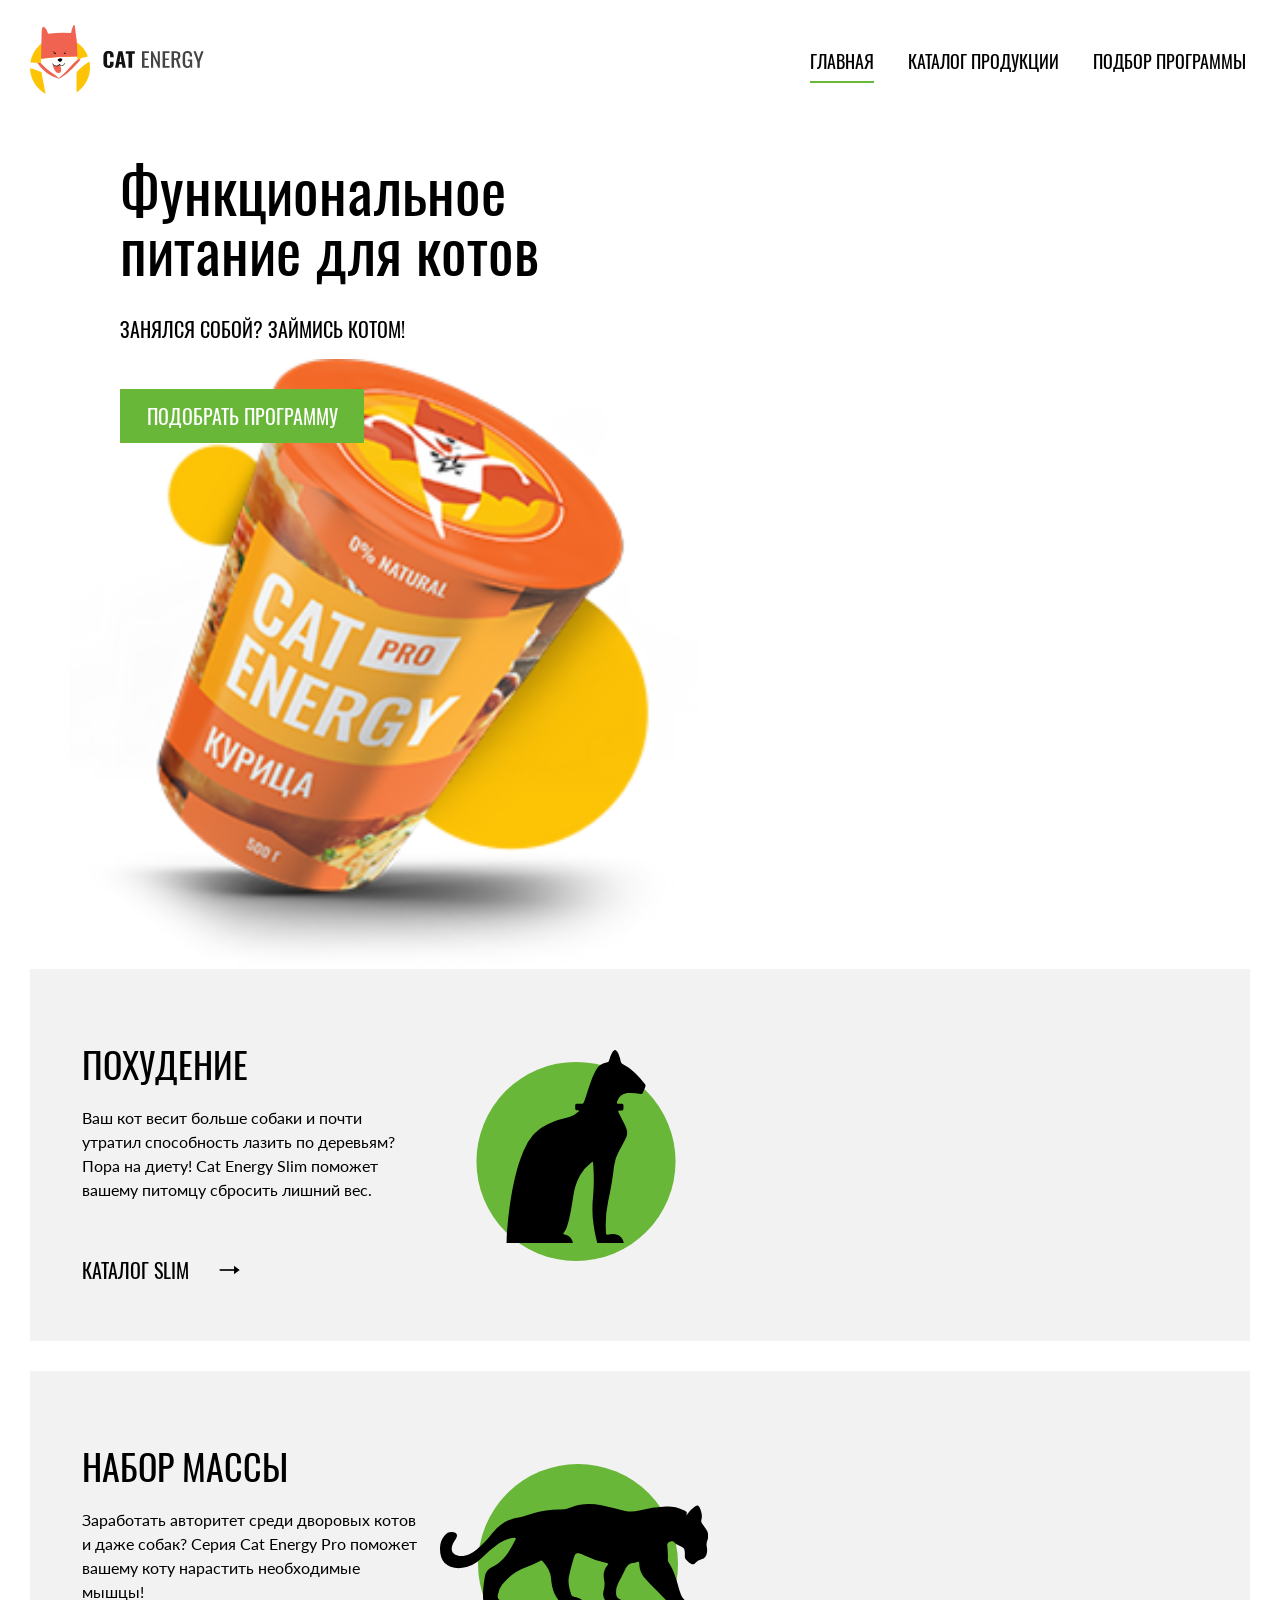
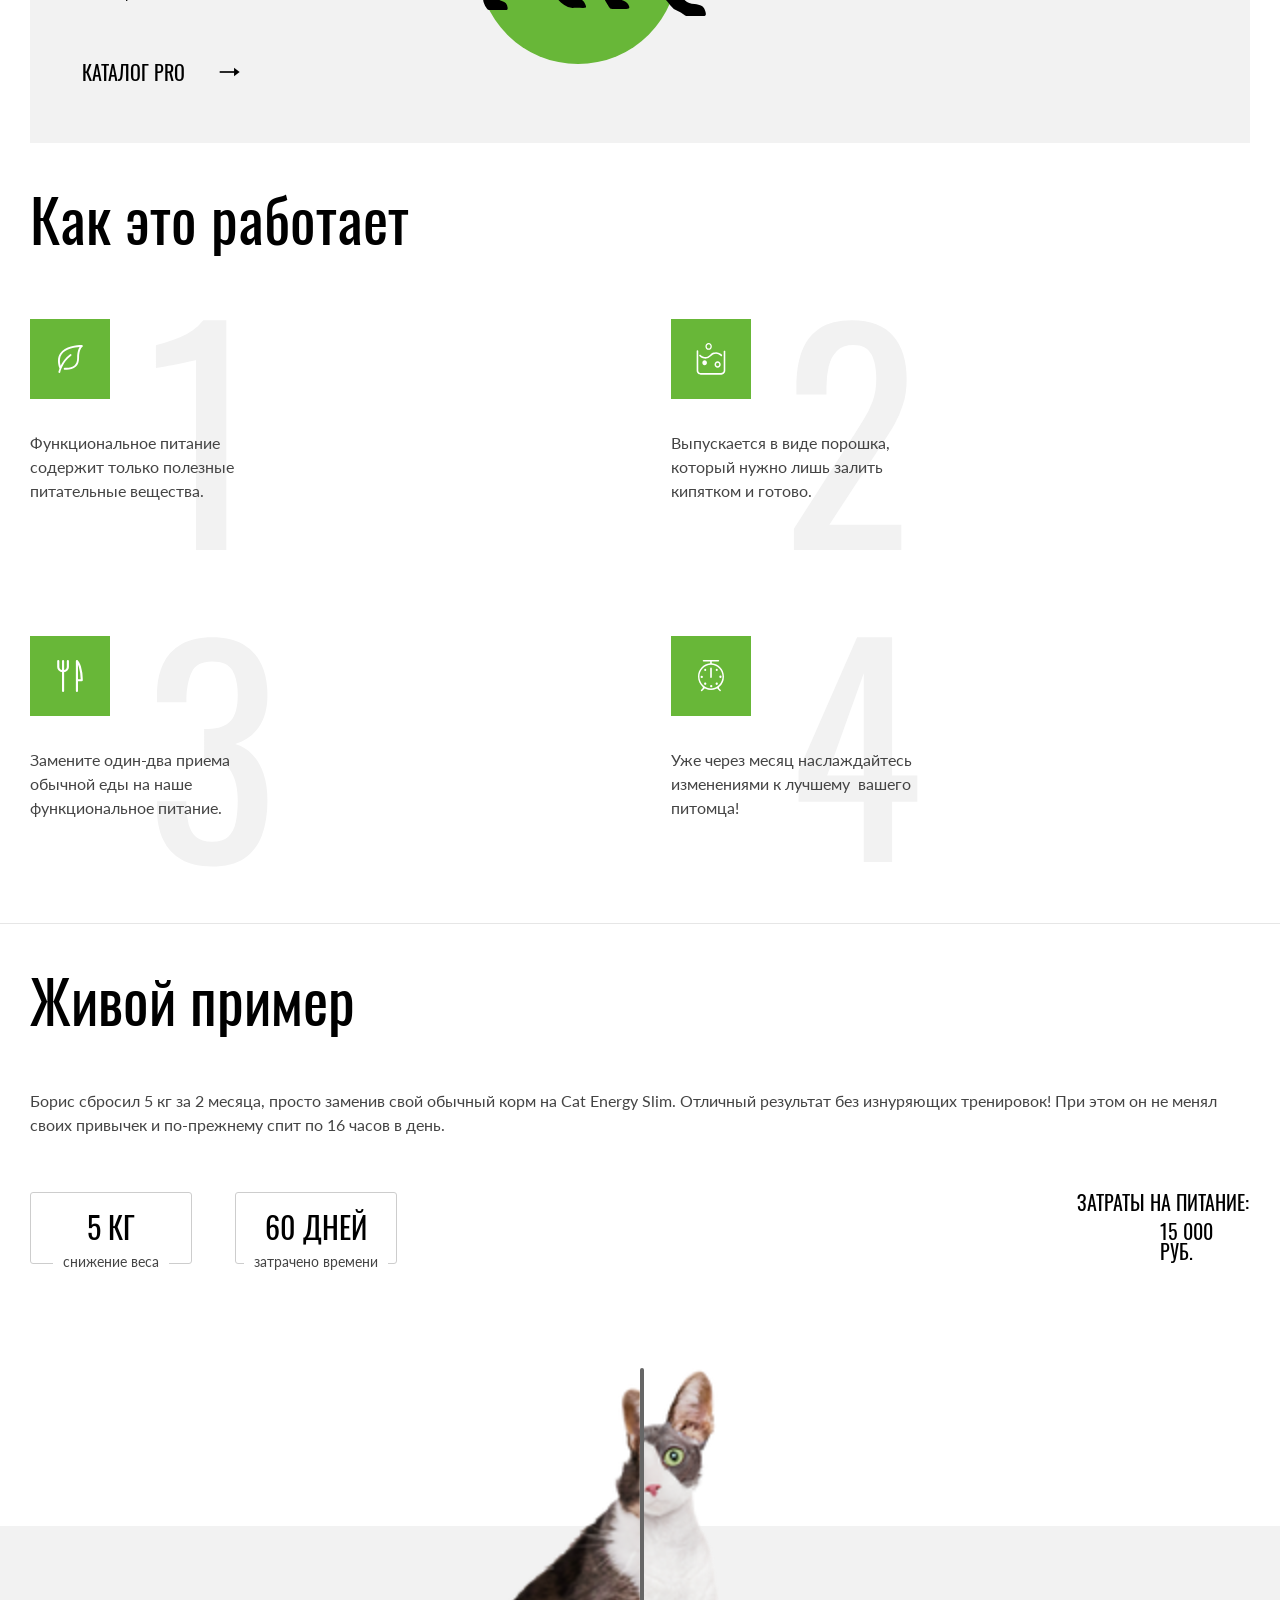
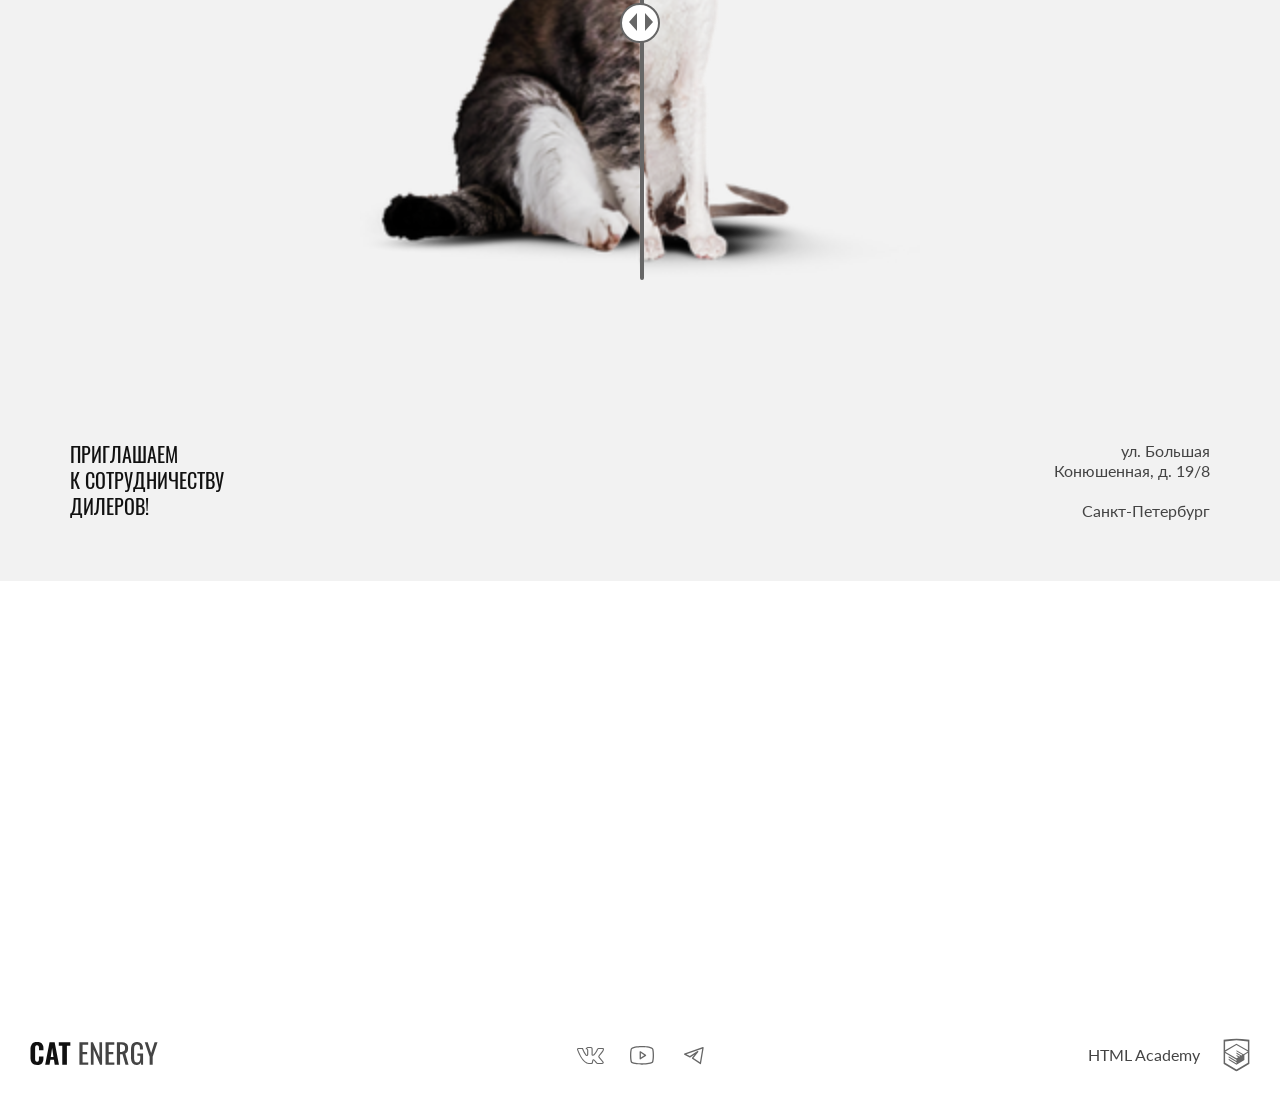
==== commit aa62251c: "Deploying to gh-pages from @ nastianuk/2347473-cat-energy-31@a43f71250d45a0fb3dbed6a6da388ad1d3322ec" ====
--- a/10/index.html
+++ b/10/index.html
@@ -1,5 +1 @@
-<!DOCTYPE html><html class="page" lang="ru"><head><meta charset="UTF-8"><title>Cat Energy</title><meta name="viewport" content="width=device-width,initial-scale=1"><link rel="stylesheet" href="styles/styles.css"><link rel="icon" href="favicon.ico"><link rel="icon" href="favicons/icon.svg" type="image/svg+xml"><link rel="apple-touch-icon" href="favicons/180.png"><link rel="manifest" href="manifest.webmanifest"><script src="scripts/index.js" defer="defer"></script></head><body class="page__body"><header class="main-header"><div class="main-header__wrapper"><nav class="main-nav"><div class="main-nav__logo-wrapper"><a class="main-nav__logo" href="index.html"><picture><source media="(min-width: 1440px)" srcset="images/logo-desktop.svg" type="image/svg+xml" width="70" height="59"><source media="(min-width: 768px)" srcset="images/logo-tablet.svg" type="image/svg+xml" width="60" height="50"><img class="main-nav__logo-image" src="images/logo-mobile.svg" width="33" height="38" alt="Логотип изображение кота"></picture><picture><source media="(min-width: 1440px)" width="118" height="21" type="image/svg+xml" srcset="images/logo-text.svg"><img class="main-nav__logo-text" src="images/logo-text.svg" width="101" height="18" alt="Cat Energy"></picture></a><button class="main-nav__toggle" type="button"><span class="visually-hidden">Открыть меню</span></button> <button class="main-nav__toggle-close main-nav__toggle-close--closed" type="button"><span class="visually-hidden">Закрыть меню</span></button></div><ul class="main-nav__list main-nav__list--nojs"><li class="main-nav__list-item main-nav__list-item--active"><a class="main-nav__list-link" href="index.html">Главная</a></li><li class="main-nav__list-item"><a class="main-nav__list-link" href="catalog.html">Каталог продукции</a></li><li class="main-nav__list-item"><a class="main-nav__list-link" href="#">Подбор программы</a></li></ul></nav></div></header><main class="main-container"><section class="hero-block"><div class="hero-block__wrapper"><h1 class="hero-block__title">Функциональное<br>питание для котов</h1><p class="hero-block__description">Занялся собой? Займись котом!</p><picture><source width="552" height="499" type="image/png" media="(min-width: 1440px)" srcset="images/hero-jar-desktop@2x.png, images/hero-jar-desktop@2x.png 2x"><source width="709" height="609" type="image/png" media="(min-width: 768px)" srcset="images/hero-jar-tablet@1x.png, images/hero-jar-tablet@2x.png 2x"><img class="hero-block__jar-img" src="images/hero-jar-mobile@1x.png" srcset="images/hero-jar-mobile@2x.png 2x" width="280" height="270" alt="Банка с кормом Кэт Энерджи"></picture><a class="hero-block__button" href="#">Подобрать программу</a></div></section><section class="recommendation-catalog"><div class="recommendation-catalog__wrapper"><h2 class="visually-hidden">Предложения из каталога</h2><ul class="recommendation-catalog__list"><li class="recommendation-catalog__list-item"><div class="recommendation-catalog__list-wrapper"><h3 class="recommendation-catalog__title recommendation-catalog__title--slim">Похудение</h3><p class="recommendation-catalog__description">Ваш кот весит больше собаки и почти утратил способность лазить по деревьям? Пора на диету! Cat Energy Slim поможет вашему питомцу сбросить лишний вес.</p><a class="recommendation-catalog__link" href="catalog.html">Каталог Slim</a></div></li><li class="recommendation-catalog__list-item"><div class="recommendation-catalog__list-wrapper recommendation-catalog__list-wrapper--pro"><h3 class="recommendation-catalog__title recommendation-catalog__title--pro">Набор массы</h3><p class="recommendation-catalog__description">Заработать авторитет среди дворовых котов и даже собак? Серия Cat Energy Pro поможет вашему коту нарастить необходимые мышцы!</p><a class="recommendation-catalog__link" href="catalog.html">Каталог Pro</a></div></li></ul></div></section><section class="about-work"><div class="about-work__wrapper"><h2 class="about-work__title title">Как это работает</h2><ul class="about-work__list"><li class="about-work__list-item about-work__list-item--leaf"><p class="about-work__description about-work__description--leaf">Функциональное питание содержит только полезные питательные&nbsp;вещества.</p></li><li class="about-work__list-item about-work__list-item--powder"><p class="about-work__description about-work__description--powder">Выпускается в виде порошка, который нужно лишь залить кипятком и готово.</p></li><li class="about-work__list-item about-work__list-item--eat"><p class="about-work__description about-work__description--eat">Замените один-два приема обычной еды на наше функциональное питание.</p></li><li class="about-work__list-item about-work__list-item--time"><p class="about-work__description about-work__description--time">Уже через месяц наслаждайтесь изменениями к лучшему&nbsp; вашего питомца!</p></li></ul></div></section><section class="example"><div class="example__wrapper"><div class="example__desktop-wrapper"><h2 class="example__title title">Живой пример</h2><p class="example__description">Борис сбросил 5 кг за 2 месяца, просто заменив свой обычный корм на Cat Energy Slim. Отличный результат без&nbsp;изнуряющих тренировок! При этом он не менял своих привычек и по-прежнему спит по 16 часов в день.</p><div class="example__information"><div class="example__number"><p class="example__number-text example__number-text--weight"><span class="example__number-title">5 кг</span> <span class="example__number-description">снижение веса</span></p><p class="example__number-text example__number-text--days"><span class="example__number-title">60 дней</span> <span class="example__number-description">затрачено времени</span></p></div><div class="example__number-money"><p class="example__money-title">Затраты на питание:</p><p class="example__money-description">15 000 руб.</p></div></div></div><div class="example__img-wrapper"><picture><source width="560" height="512" type="image/png" media="(min-width: 768px)" srcset="images/cat-slider-tablet@1x.png, images/cat-slider-tablet@2x.png 2x"><img class="example__img-slider example__img-slider--after" src="images/cat-slider-mobile@1x.png" srcset="images/cat-slider-mobile@2x.png 2x" width="280" height="256" alt="Худенький котик"></picture><button class="example__slider-button" type="button"><span class="visually-hidden">Кнопка слайдера</span></button></div></div></section><section class="address"><div class="address__wrapper"><div class="address__wrapper-text"><h2 class="visually-hidden">Адрес</h2><p class="address__title">Приглашаем к&nbsp;сотрудничеству дилеров!</p><address class="address__text"><p class="address__text-street">ул. Большая Конюшенная, д. 19/8</p><p class="address__text-city">Санкт-Петербург</p></address></div></div><iframe class="address__map" src="https://www.google.com/maps/embed?pb=!1m18!1m12!1m3!1d1998.6036257197857!2d30.320472476728792!3d59.93871916209418!2m3!1f0!2f0!3f0!3m2!1i1024!2i768!4f13.1!3m3!1m2!1s0x4696310fca145cc1%3A0x42b32648d8238007!2z0JHQvtC70YzRiNCw0Y8g0JrQvtC90Y7RiNC10L3QvdCw0Y8g0YPQuy4sIDE5LzgsINCh0LDQvdC60YIt0J_QtdGC0LXRgNCx0YPRgNCzLCAxOTExODY!5e0!3m2!1sru!2sru!4v1716994170282!5m2!1sru!2sru" width="600" height="450" style="border:0;" allowfullscreen="" loading="lazy" referrerpolicy="no-referrer-when-downgrade"></iframe><!-- <picture>
-          <source width="1440" height="400" type="image/png" media="(min-width: 1440px)" srcset="images/map-desktop@1x.png 1x, images/map-desktop@2x.png 2x">
-          <source width="768" height="400" type="image/png" media="(min-width: 768px)" srcset="images/map-tablet@1x.png 1x, images/map-tablet@2x.png 2x">
-          <img class="address__img" src="images/map-mobile@1x.png" srcset="images/map-mobile@2x.png 2x" width="320" height="362" alt="ул. Большая Конюшенная, д. 19/8 Санкт-Петербург">
-        </picture> --></section></main><footer class="main-footer"><div class="main-footer__wrapper"><div class="main-footer__logo-wrapper"><a class="main-footer__logo" href="#"><img class="main-footer__logo-img" src="images/logo-text.svg" width="128" height="24" alt="Логотип Cat Energy"></a></div><div class="main-footer__social-list-wrapper"><ul class="main-footer__social-list"><li class="main-footer__social-item"><a class="main-footer__social-link main-footer__social-link--vkontakte" href="#"><span class="visually-hidden">Вконтакте</span></a></li><li class="main-footer__social-item"><a class="main-footer__social-link main-footer__social-link--youtube" href="#"><span class="visually-hidden">Ютуб</span></a></li><li class="main-footer__social-item"><a class="main-footer__social-link main-footer__social-link--telegram" href="#"><span class="visually-hidden">Телеграм</span></a></li></ul></div><div class="main-footer__html-logo-wrapper"><a class="main-footer__html-logo" href="#"><p class="main-footer__html-text">HTML Academy</p></a><a class="main-footer__html-img" href="#"><p class="visually-hidden">Логотип HTML Academy</p></a></div></div></footer><script src="scripts/index.js"></script></body></html>+<!DOCTYPE html><html class="page" lang="ru"><head><meta charset="UTF-8"><title>Cat Energy</title><meta name="viewport" content="width=device-width,initial-scale=1"><link rel="stylesheet" href="styles/styles.css"><link rel="icon" href="favicon.ico"><link rel="icon" href="favicons/icon.svg" type="image/svg+xml"><link rel="apple-touch-icon" href="favicons/180.png"><link rel="manifest" href="manifest.webmanifest"><script src="scripts/index.js" defer="defer"></script></head><body class="page__body"><header class="main-header"><div class="main-header__wrapper"><nav class="main-nav"><div class="main-nav__logo-wrapper"><a class="main-nav__logo" href="index.html"><picture><source media="(min-width: 1440px)" srcset="images/logo-desktop.svg" type="image/svg+xml" width="70" height="59"><source media="(min-width: 768px)" srcset="images/logo-tablet.svg" type="image/svg+xml" width="60" height="50"><img class="main-nav__logo-image" src="images/logo-mobile.svg" width="33" height="38" alt="Логотип изображение кота"></picture><picture><source media="(min-width: 1440px)" width="118" height="21" type="image/svg+xml" srcset="images/logo-text.svg"><img class="main-nav__logo-text" src="images/logo-text.svg" width="101" height="18" alt="Cat Energy"></picture></a><button class="main-nav__toggle" type="button"><span class="visually-hidden">Открыть меню</span></button> <button class="main-nav__toggle-close main-nav__toggle-close--closed" type="button"><span class="visually-hidden">Закрыть меню</span></button></div><ul class="main-nav__list main-nav__list--nojs"><li class="main-nav__list-item main-nav__list-item--active"><a class="main-nav__list-link" href="index.html">Главная</a></li><li class="main-nav__list-item"><a class="main-nav__list-link" href="catalog.html">Каталог продукции</a></li><li class="main-nav__list-item"><a class="main-nav__list-link" href="#">Подбор программы</a></li></ul></nav></div></header><main class="main-container"><section class="hero-block"><div class="hero-block__wrapper"><h1 class="hero-block__title">Функциональное<br>питание для котов</h1><p class="hero-block__description">Занялся собой? Займись котом!</p><picture><source width="552" height="499" type="image/png" media="(min-width: 1440px)" srcset="images/hero-jar-desktop@2x.png, images/hero-jar-desktop@2x.png 2x"><source width="709" height="609" type="image/png" media="(min-width: 768px)" srcset="images/hero-jar-tablet@1x.png, images/hero-jar-tablet@2x.png 2x"><img class="hero-block__jar-img" src="images/hero-jar-mobile@1x.png" srcset="images/hero-jar-mobile@2x.png 2x" width="280" height="270" alt="Банка с кормом Кэт Энерджи"></picture><a class="hero-block__button" href="#">Подобрать программу</a></div></section><section class="recommendation-catalog"><div class="recommendation-catalog__wrapper"><h2 class="visually-hidden">Предложения из каталога</h2><ul class="recommendation-catalog__list"><li class="recommendation-catalog__list-item"><div class="recommendation-catalog__list-wrapper"><h3 class="recommendation-catalog__title recommendation-catalog__title--slim">Похудение</h3><p class="recommendation-catalog__description">Ваш кот весит больше собаки и почти утратил способность лазить по деревьям? Пора на диету! Cat Energy Slim поможет вашему питомцу сбросить лишний вес.</p><a class="recommendation-catalog__link" href="catalog.html">Каталог Slim</a></div></li><li class="recommendation-catalog__list-item"><div class="recommendation-catalog__list-wrapper recommendation-catalog__list-wrapper--pro"><h3 class="recommendation-catalog__title recommendation-catalog__title--pro">Набор массы</h3><p class="recommendation-catalog__description">Заработать авторитет среди дворовых котов и даже собак? Серия Cat Energy Pro поможет вашему коту нарастить необходимые мышцы!</p><a class="recommendation-catalog__link" href="catalog.html">Каталог Pro</a></div></li></ul></div></section><section class="about-work"><div class="about-work__wrapper"><h2 class="about-work__title title">Как это работает</h2><ul class="about-work__list"><li class="about-work__list-item about-work__list-item--leaf"><p class="about-work__description about-work__description--leaf">Функциональное питание содержит только полезные питательные&nbsp;вещества.</p></li><li class="about-work__list-item about-work__list-item--powder"><p class="about-work__description about-work__description--powder">Выпускается в виде порошка, который нужно лишь залить кипятком и готово.</p></li><li class="about-work__list-item about-work__list-item--eat"><p class="about-work__description about-work__description--eat">Замените один-два приема обычной еды на наше функциональное питание.</p></li><li class="about-work__list-item about-work__list-item--time"><p class="about-work__description about-work__description--time">Уже через месяц наслаждайтесь изменениями к лучшему&nbsp; вашего питомца!</p></li></ul></div></section><section class="example"><div class="example__wrapper"><div class="example__desktop-wrapper"><h2 class="example__title title">Живой пример</h2><p class="example__description">Борис сбросил 5 кг за 2 месяца, просто заменив свой обычный корм на Cat Energy Slim. Отличный результат без&nbsp;изнуряющих тренировок! При этом он не менял своих привычек и по-прежнему спит по 16 часов в день.</p><div class="example__information"><div class="example__number"><p class="example__number-text example__number-text--weight"><span class="example__number-title">5 кг</span> <span class="example__number-description">снижение веса</span></p><p class="example__number-text example__number-text--days"><span class="example__number-title">60 дней</span> <span class="example__number-description">затрачено времени</span></p></div><div class="example__number-money"><p class="example__money-title">Затраты на питание:</p><p class="example__money-description">15 000 руб.</p></div></div></div><div class="example__img-wrapper"><picture><source width="560" height="512" type="image/png" media="(min-width: 768px)" srcset="images/cat-slider-tablet@1x.png, images/cat-slider-tablet@2x.png 2x"><img class="example__img-slider example__img-slider--after" src="images/cat-slider-mobile@1x.png" srcset="images/cat-slider-mobile@2x.png 2x" width="280" height="256" alt="Худенький котик"></picture><button class="example__slider-button" type="button"><span class="visually-hidden">Кнопка слайдера</span></button></div></div></section><section class="address"><div class="address__wrapper"><div class="address__wrapper-text"><h2 class="visually-hidden">Адрес</h2><p class="address__title">Приглашаем к&nbsp;сотрудничеству дилеров!</p><address class="address__text"><p class="address__text-street">ул. Большая Конюшенная, д. 19/8</p><p class="address__text-city">Санкт-Петербург</p></address></div></div><iframe class="address__map" src="https://www.google.com/maps/embed?pb=!1m18!1m12!1m3!1d1998.6036257197857!2d30.320472476728792!3d59.93871916209418!2m3!1f0!2f0!3f0!3m2!1i1024!2i768!4f13.1!3m3!1m2!1s0x4696310fca145cc1%3A0x42b32648d8238007!2z0JHQvtC70YzRiNCw0Y8g0JrQvtC90Y7RiNC10L3QvdCw0Y8g0YPQuy4sIDE5LzgsINCh0LDQvdC60YIt0J_QtdGC0LXRgNCx0YPRgNCzLCAxOTExODY!5e0!3m2!1sru!2sru!4v1716994170282!5m2!1sru!2sru" width="600" height="450" style="border:0;" allowfullscreen="" loading="lazy" referrerpolicy="no-referrer-when-downgrade"></iframe></section></main><footer class="main-footer"><div class="main-footer__wrapper"><div class="main-footer__logo-wrapper"><a class="main-footer__logo" href="#"><img class="main-footer__logo-img" src="images/logo-text.svg" width="128" height="24" alt="Логотип Cat Energy"></a></div><div class="main-footer__social-list-wrapper"><ul class="main-footer__social-list"><li class="main-footer__social-item"><a class="main-footer__social-link main-footer__social-link--vkontakte" href="#"><span class="visually-hidden">Вконтакте</span></a></li><li class="main-footer__social-item"><a class="main-footer__social-link main-footer__social-link--youtube" href="#"><span class="visually-hidden">Ютуб</span></a></li><li class="main-footer__social-item"><a class="main-footer__social-link main-footer__social-link--telegram" href="#"><span class="visually-hidden">Телеграм</span></a></li></ul></div><div class="main-footer__html-logo-wrapper"><a class="main-footer__html-logo" href="#"><p class="main-footer__html-text">HTML Academy</p></a><a class="main-footer__html-img" href="#"><p class="visually-hidden">Логотип HTML Academy</p></a></div></div></footer><script src="scripts/index.js"></script></body></html>
